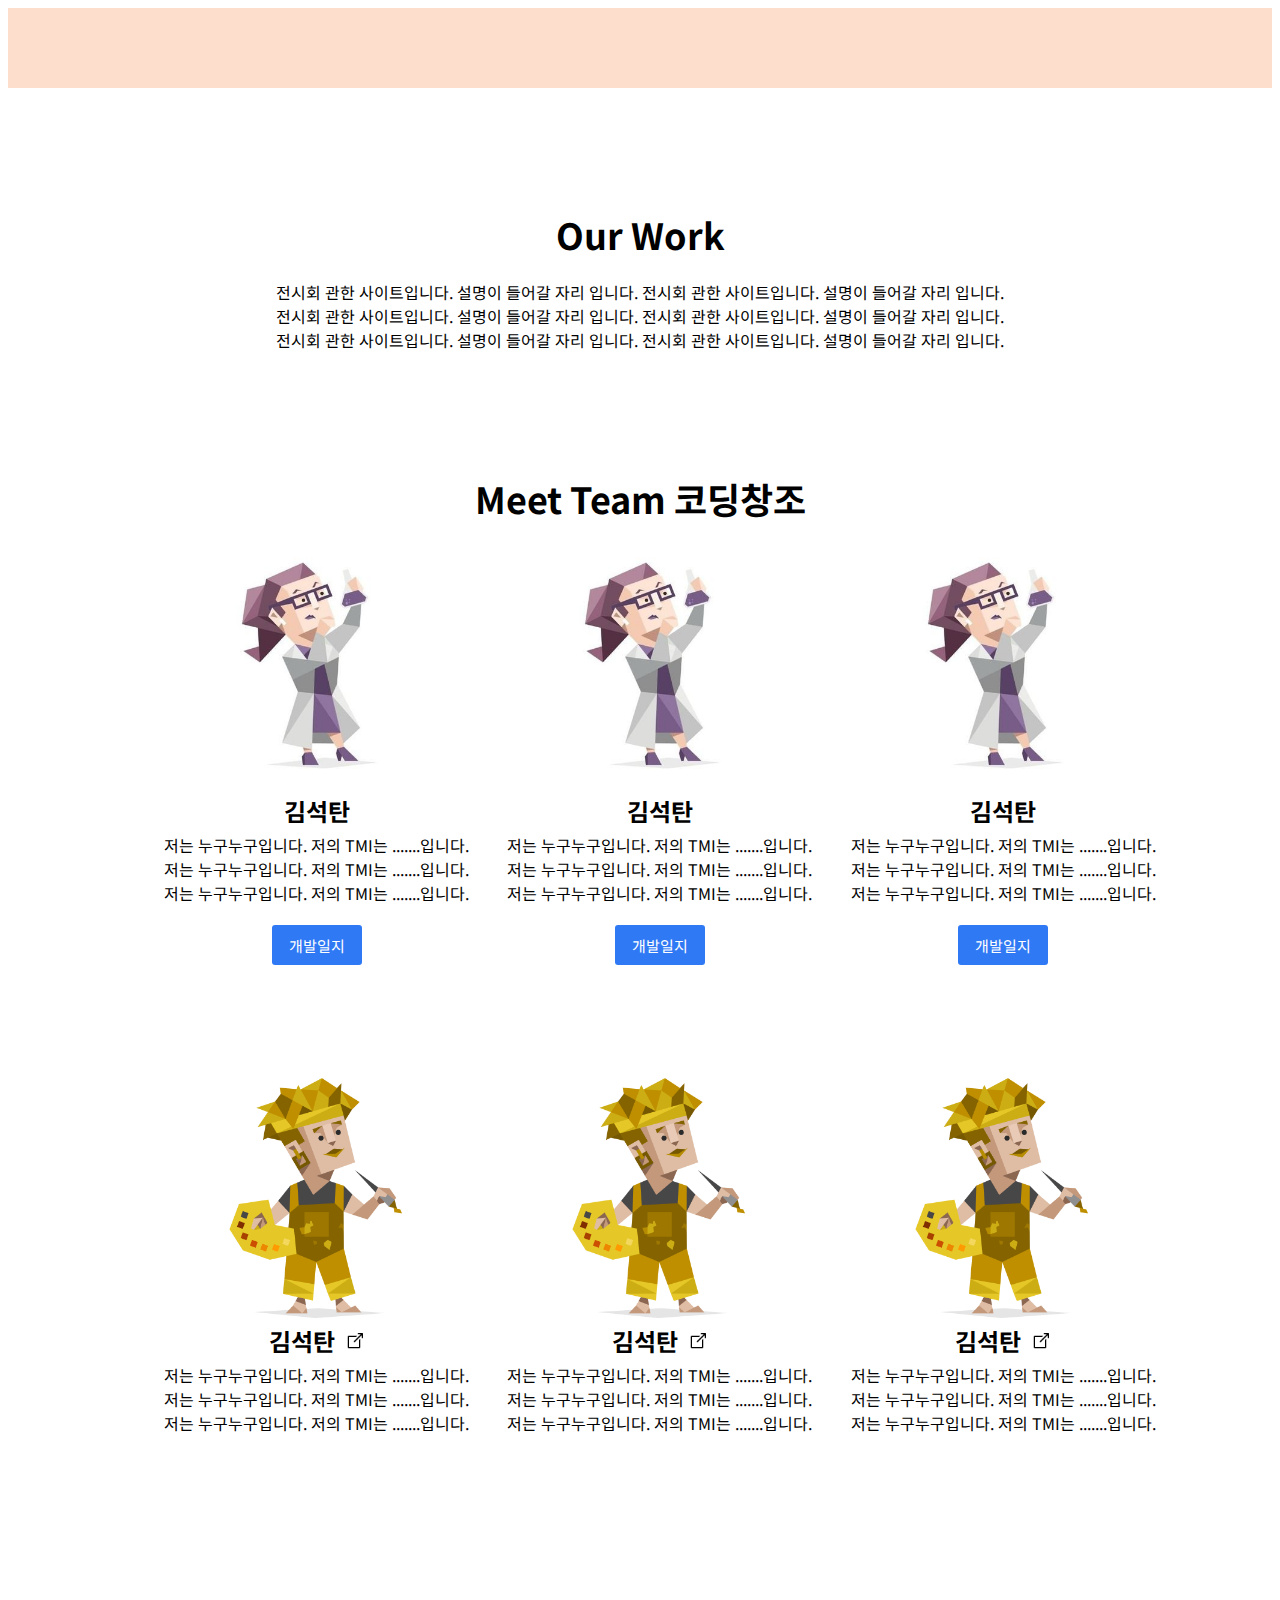
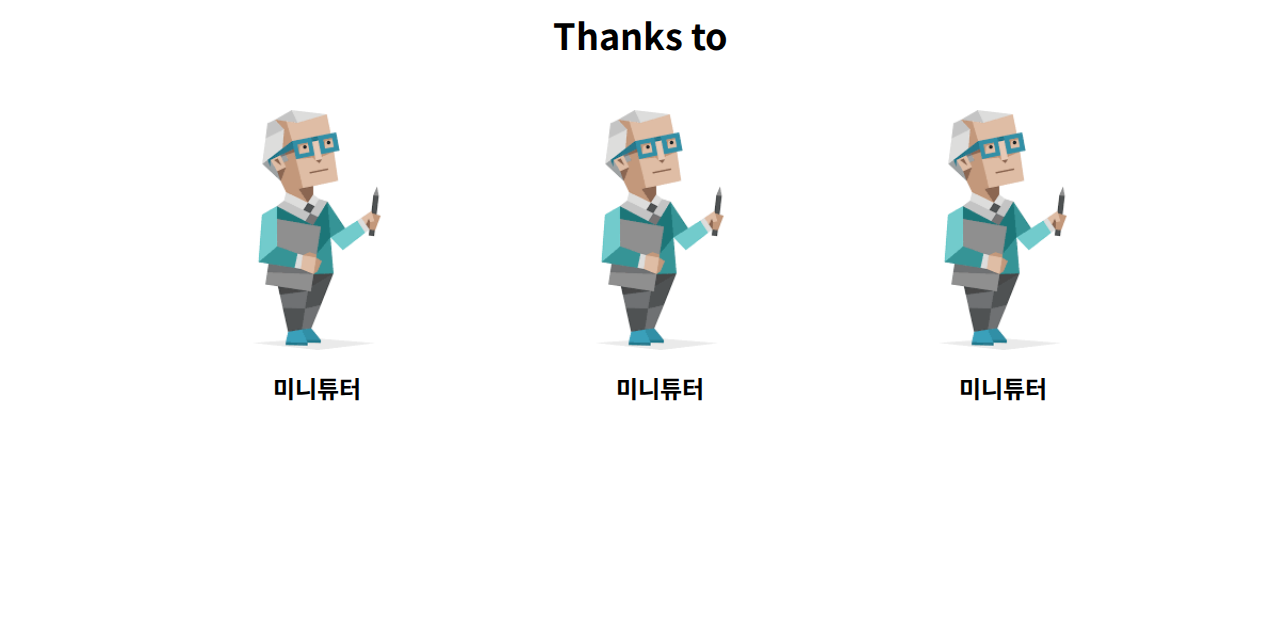
==== templates/About_Us(kmj).html @ 4e379bed "수정)개발일지 링크 버튼, 추가)땡스투" ====
<!DOCTYPE html>
<html lang="en">
<head>
    <meta charset="UTF-8">
    <meta name="viewport" content="width=device-width, initial-scale=1, shrink-to-fit=no">

    <link rel="stylesheet" href="/static/About_Us(kmj).css" />

    <link rel="preconnect" href="https://fonts.googleapis.com">
    <link rel="preconnect" href="https://fonts.gstatic.com" crossorigin>
    <link href="https://fonts.googleapis.com/css2?family=Noto+Sans+KR:wght@300&display=swap" rel="stylesheet">
    <link href="https://fonts.googleapis.com/css2?family=Noto+Sans+KR:wght@700&display=swap" rel="stylesheet">

    <title>About US</title>
</head>
<body>
    <header></header>
    <!--사이트 정보-->
    <div class="our_work">
        <h1 class="title_work">Our Work</h1>
        <p class="desc_work">
            전시회 관한 사이트입니다. 설명이 들어갈 자리 입니다. 전시회 관한 사이트입니다. 설명이 들어갈 자리 입니다.
            <br>전시회 관한 사이트입니다. 설명이 들어갈 자리 입니다. 전시회 관한 사이트입니다. 설명이 들어갈 자리 입니다.
            <br>전시회 관한 사이트입니다. 설명이 들어갈 자리 입니다. 전시회 관한 사이트입니다. 설명이 들어갈 자리 입니다.
        </p>
    </div>

    <!--팀원설명-->
    <!--Type A(개발일지 버튼이 아래위치)-->
    <div class="team">
        <h1 class="title_meet">Meet Team 코딩창조</h1>
        <ul class="pack">
            <li>
                <div class="box-body">
                    <img class="box-img-top" src="../static/mbti.jpg">
                    <p class="name">김석탄</p>
                    <p class="box-text">
                    저는 누구누구입니다. 저의 TMI는 .......입니다.  저는 누구누구입니다. 저의 TMI는 .......입니다. 저는 누구누구입니다. 저의 TMI는 .......입니다.
                    </p>
                    <a href="https://www.naver.com/" target="_blank">
                        <button class="url">개발일지</button>
                    </a>
                </div>
            </li>
            <li>
                <div class="box-body">
                    <img class="box-img-top" src="../static/mbti.jpg">
                    <p class="name">김석탄</p>
                    <p class="box-text">
                    저는 누구누구입니다. 저의 TMI는 .......입니다.  저는 누구누구입니다. 저의 TMI는 .......입니다. 저는 누구누구입니다. 저의 TMI는 .......입니다.
                    </p>
                    <a href="https://www.naver.com/" target="_blank">
                        <button class="url">개발일지</button>
                    </a>
                </div>
            </li>
            <li>
                <div class="box-body">
                    <img class="box-img-top" src="../static/mbti.jpg">
                    <p class="name">김석탄</p>
                    <p class="box-text">
                    저는 누구누구입니다. 저의 TMI는 .......입니다.  저는 누구누구입니다. 저의 TMI는 .......입니다. 저는 누구누구입니다. 저의 TMI는 .......입니다.
                    </p>
                    <a href="https://www.naver.com/" target="_blank">
                        <button class="url">개발일지</button>
                    </a>
                </div>
            </li>
        </ul>
    </div>
    <!--Type B(개발일지 링크가 이름 옆에 위치) -->
    <div class="team">
        <ul class="pack">
            <li>
                <div class="box-body">
                    <img class="box-img-top" src="../static/mbti(2).png">
                    <p class="name">김석탄
                        <a href="https://www.naver.com/" target="_blank" title="개발일지">
                            <img src="../static/link.png" class="box-link">
                        </a>
                    </p>
                    <p class="box-text">저는 누구누구입니다. 저의 TMI는 .......입니다.  저는 누구누구입니다. 저의 TMI는 .......입니다. 저는 누구누구입니다. 저의 TMI는 .......입니다.</p>
                </div>
            </li>
            <li>
                <div class="box-body">
                    <img class="box-img-top" src="../static/mbti(2).png">
                    <p class="name">김석탄
                        <a href="https://www.naver.com/" target="_blank" title="개발일지">
                            <img src="../static/link.png" class="box-link">
                        </a>
                    </p>
                    <p class="box-text">저는 누구누구입니다. 저의 TMI는 .......입니다.  저는 누구누구입니다. 저의 TMI는 .......입니다. 저는 누구누구입니다. 저의 TMI는 .......입니다.</p>
                </div>
            </li>
            <li>
                <div class="box-body">
                    <img class="box-img-top" src="../static/mbti(2).png">
                    <p class="name">김석탄
                        <a href="https://www.naver.com/" target="_blank" title="개발일지">
                            <img src="../static/link.png" class="box-link">
                        </a>
                    </p>
                    <p class="box-text">저는 누구누구입니다. 저의 TMI는 .......입니다.  저는 누구누구입니다. 저의 TMI는 .......입니다. 저는 누구누구입니다. 저의 TMI는 .......입니다.</p>
                </div>
            </li>
        </ul>
    </div>
    <!--도움을 주신 분들 설명-->
    <div class="tutor">
        <h1 class="title_tutor">Thanks to</h1>
        <ul class="pack">
            <li>
                <div class="box-body">
                    <img class="box-img-top" src="../static/mbti(3).png">
                    <p class="name_tutor">미니튜터</p>
                </div>
            </li>
            <li>
                <div class="box-body">
                    <img class="box-img-top" src="../static/mbti(3).png">
                    <p class="name_tutor">미니튜터</p>
                </div>
            </li>
            <li>
                <div class="box-body">
                    <img class="box-img-top" src="../static/mbti(3).png">
                    <p class="name_tutor">미니튜터</p>
                </div>
            </li>
        </ul>
    </div>
</body>
</html>
---- static/About_Us(kmj).css ----
* {
    font-family: 'Noto Sans KR', sans-serif;
}
header {
    background-color : #FDDECC;
    height: 80px;
}
/*사이트 정보 파트*/
.our_work {
    text-align: center;
    margin: 120px auto 120px auto;
    width: 1000px;
}

.title_work {
    font-size: 36px;
    font-weight: bold;
    margin-bottom: 20px;
}

/*팀원설명 파트*/
.title_meet {
    text-align: center;
    font-size: 36px;
    font-weight: bold;
}

/*박스 들어갈 부분*/
.pack {
    display: flex;
    width: 1000px;
    height: 500px;
    margin: 0 auto 30px auto;
}

.pack > li {
    flex: 1;
    height: 500px;
}

.pack > li:not(:last-child) {
    margin-right: 30px;
}

li {
    list-style: none;
    padding-left: 0px;
}

/*개별 박스*/
.box-body {
    text-align: center;
    margin: auto;
}

.box-img-top {
    width: 240px;
    height: 240px;
    margin: 0 auto 0 auto;
    display: block;
}

.name {
    font-size: 24px;
    font-weight: bold;
    text-align: center;
    margin: 5px auto 0 auto;
}

.box-text {
    margin-top: 5px;
    margin-bottom: 10px;
}

.box-link {
    padding-left: 5px;
    width: 20px;
    height: 20px;
}

.url {
    width: 90px;
    height: 40px;
    background: #2F7AF4;
    color: #fff;
    font-size: 15px;
    margin: 10px auto 0 auto;
    border: 0;
    border-radius: 3px;
    outline: 0;
}

/*thnks to 부분*/
.title_tutor {
    text-align: center;
    font-size: 36px;
    font-weight: bold;
    margin-bottom: 50px;
}
.name_tutor {
    font-size: 24px;
    font-weight: bold;
    text-align: center;
    margin-top: 20px;
}
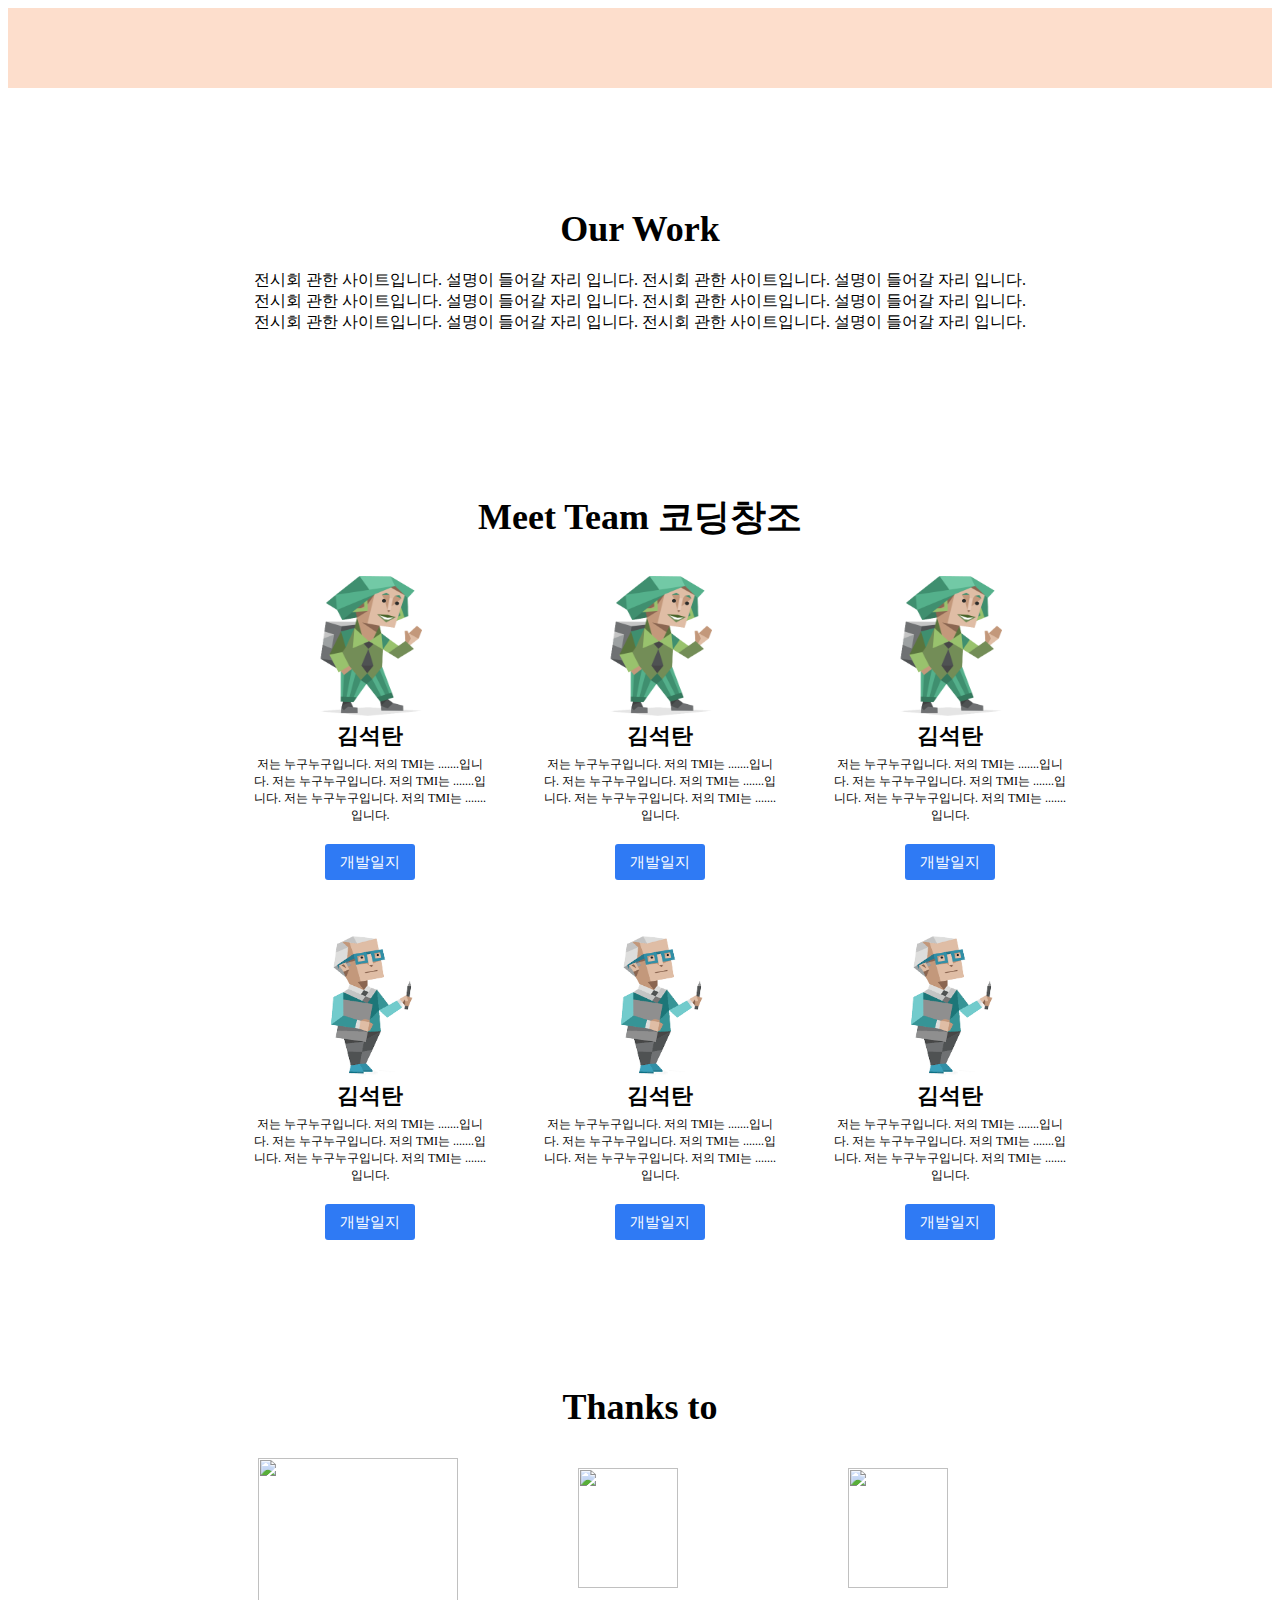
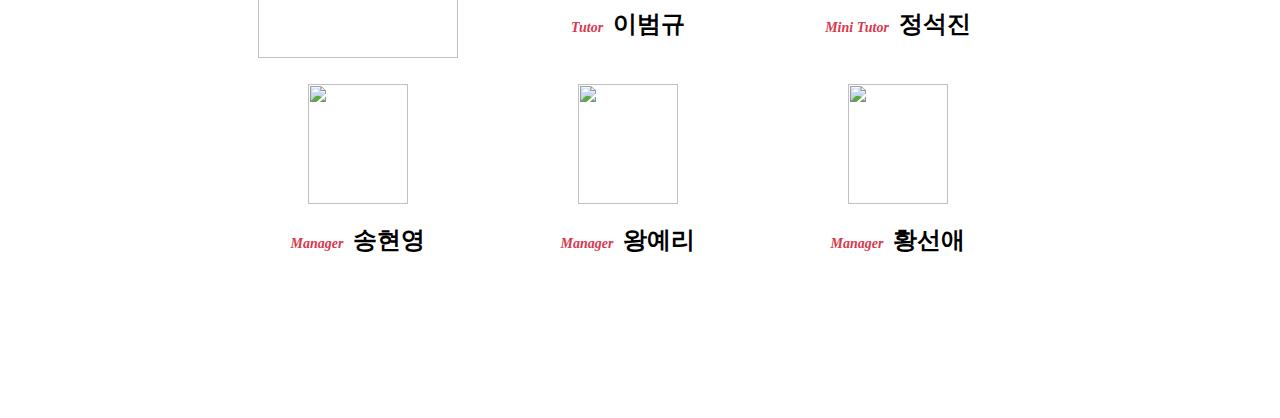
==== commit b8bf6e8a: "about_us css의  class/id 수정" ====
--- a/templates/About_Us(kmj).html
+++ b/templates/About_Us(kmj).html
@@ -6,35 +6,29 @@
 
     <link rel="stylesheet" href="/static/About_Us(kmj).css" />
 
-    <link rel="preconnect" href="https://fonts.googleapis.com">
-    <link rel="preconnect" href="https://fonts.gstatic.com" crossorigin>
-    <link href="https://fonts.googleapis.com/css2?family=Noto+Sans+KR:wght@300&display=swap" rel="stylesheet">
-    <link href="https://fonts.googleapis.com/css2?family=Noto+Sans+KR:wght@700&display=swap" rel="stylesheet">
-
     <title>About US</title>
 </head>
 <body>
     <header></header>
     <!--사이트 정보-->
     <div class="our_work">
-        <h1 class="title_work">Our Work</h1>
-        <p class="desc_work">
+        <h1 class="title">Our Work</h1>
+        <p class="desc">
             전시회 관한 사이트입니다. 설명이 들어갈 자리 입니다. 전시회 관한 사이트입니다. 설명이 들어갈 자리 입니다.
             <br>전시회 관한 사이트입니다. 설명이 들어갈 자리 입니다. 전시회 관한 사이트입니다. 설명이 들어갈 자리 입니다.
             <br>전시회 관한 사이트입니다. 설명이 들어갈 자리 입니다. 전시회 관한 사이트입니다. 설명이 들어갈 자리 입니다.
         </p>
     </div>
 
-    <!--팀원설명-->
-    <!--Type A(개발일지 버튼이 아래위치)-->
+    <!--팀원 소개-->
     <div class="team">
-        <h1 class="title_meet">Meet Team 코딩창조</h1>
-        <ul class="pack">
+        <h1 class="title">Meet Team 코딩창조</h1>
+        <ul class="box">
             <li>
                 <div class="box-body">
-                    <img class="box-img-top" src="../static/mbti.jpg">
+                    <img src="../static/enfp.png">
                     <p class="name">김석탄</p>
-                    <p class="box-text">
+                    <p class="text">
                     저는 누구누구입니다. 저의 TMI는 .......입니다.  저는 누구누구입니다. 저의 TMI는 .......입니다. 저는 누구누구입니다. 저의 TMI는 .......입니다.
                     </p>
                     <a href="https://www.naver.com/" target="_blank">
@@ -44,9 +38,9 @@
             </li>
             <li>
                 <div class="box-body">
-                    <img class="box-img-top" src="../static/mbti.jpg">
+                    <img src="../static/enfp.png">
                     <p class="name">김석탄</p>
-                    <p class="box-text">
+                    <p class="text">
                     저는 누구누구입니다. 저의 TMI는 .......입니다.  저는 누구누구입니다. 저의 TMI는 .......입니다. 저는 누구누구입니다. 저의 TMI는 .......입니다.
                     </p>
                     <a href="https://www.naver.com/" target="_blank">
@@ -56,9 +50,47 @@
             </li>
             <li>
                 <div class="box-body">
-                    <img class="box-img-top" src="../static/mbti.jpg">
+                    <img src="../static/enfp.png">
                     <p class="name">김석탄</p>
-                    <p class="box-text">
+                    <p class="text">
+                    저는 누구누구입니다. 저의 TMI는 .......입니다.  저는 누구누구입니다. 저의 TMI는 .......입니다. 저는 누구누구입니다. 저의 TMI는 .......입니다.
+                    </p>
+                    <a href="https://www.naver.com/" target="_blank">
+                        <button class="url">개발일지</button>
+                    </a>
+                </div>
+            </li>
+        </ul>
+        <ul class="box">
+            <li>
+                <div class="box-body">
+                    <img src="../static/istj.png">
+                    <p class="name">김석탄</p>
+                    <p class="text">
+                    저는 누구누구입니다. 저의 TMI는 .......입니다.  저는 누구누구입니다. 저의 TMI는 .......입니다. 저는 누구누구입니다. 저의 TMI는 .......입니다.
+                    </p>
+                    <a href="https://www.naver.com/" target="_blank">
+                        <button class="url">개발일지</button>
+                    </a>
+                </div>
+            </li>
+            <li>
+                <div class="box-body">
+                    <img src="../static/istj.png">
+                    <p class="name">김석탄</p>
+                    <p class="text">
+                    저는 누구누구입니다. 저의 TMI는 .......입니다.  저는 누구누구입니다. 저의 TMI는 .......입니다. 저는 누구누구입니다. 저의 TMI는 .......입니다.
+                    </p>
+                    <a href="https://www.naver.com/" target="_blank">
+                        <button class="url">개발일지</button>
+                    </a>
+                </div>
+            </li>
+            <li>
+                <div class="box-body">
+                    <img src="../static/istj.png">
+                    <p class="name">김석탄</p>
+                    <p class="text">
                     저는 누구누구입니다. 저의 TMI는 .......입니다.  저는 누구누구입니다. 저의 TMI는 .......입니다. 저는 누구누구입니다. 저의 TMI는 .......입니다.
                     </p>
                     <a href="https://www.naver.com/" target="_blank">
@@ -68,67 +100,50 @@
             </li>
         </ul>
     </div>
-    <!--Type B(개발일지 링크가 이름 옆에 위치) -->
-    <div class="team">
-        <ul class="pack">
+
+    <!--도움을 주신 분들 설명-->
+    <div class="thanks">
+        <h1 class="title">Thanks to</h1>
+        <ul class="box-2">
             <li>
-                <div class="box-body">
-                    <img class="box-img-top" src="../static/mbti(2).png">
-                    <p class="name">김석탄
-                        <a href="https://www.naver.com/" target="_blank" title="개발일지">
-                            <img src="../static/link.png" class="box-link">
-                        </a>
-                    </p>
-                    <p class="box-text">저는 누구누구입니다. 저의 TMI는 .......입니다.  저는 누구누구입니다. 저의 TMI는 .......입니다. 저는 누구누구입니다. 저의 TMI는 .......입니다.</p>
+                <div class="body">
+                    <img class="logo" src="../static/club.png" width="150px" height="180px">
                 </div>
             </li>
             <li>
-                <div class="box-body">
-                    <img class="box-img-top" src="../static/mbti(2).png">
-                    <p class="name">김석탄
-                        <a href="https://www.naver.com/" target="_blank" title="개발일지">
-                            <img src="../static/link.png" class="box-link">
-                        </a>
-                    </p>
-                    <p class="box-text">저는 누구누구입니다. 저의 TMI는 .......입니다.  저는 누구누구입니다. 저의 TMI는 .......입니다. 저는 누구누구입니다. 저의 TMI는 .......입니다.</p>
+                <div class="body">
+                    <img class="box-img-top-2" src="../static/dino.png">
+                    <p class="name"><span class="position">Tutor</span>이범규</p>
                 </div>
             </li>
             <li>
-                <div class="box-body">
-                    <img class="box-img-top" src="../static/mbti(2).png">
-                    <p class="name">김석탄
-                        <a href="https://www.naver.com/" target="_blank" title="개발일지">
-                            <img src="../static/link.png" class="box-link">
-                        </a>
-                    </p>
-                    <p class="box-text">저는 누구누구입니다. 저의 TMI는 .......입니다.  저는 누구누구입니다. 저의 TMI는 .......입니다. 저는 누구누구입니다. 저의 TMI는 .......입니다.</p>
+                <div class="body">
+                    <img class="box-img-top-2" src="../static/dino.png">
+                    <p class="name"><span class="position">Mini Tutor</span>정석진</p>
+                </div>
+            </li>
+        </ul>
+        <ul class="box-2">
+            <li>
+                <div class="body">
+                    <img class="box-img-top-2" src="../static/dino.png">
+                    <p class="name"><span class="position">Manager</span>송현영</p>
+                </div>
+            </li>
+            <li>
+                <div class="body">
+                    <img class="box-img-top-2" src="../static/dino.png">
+                    <p class="name"><span class="position">Manager</span>왕예리</p>
+                </div>
+            </li>
+            <li>
+                <div class="body">
+                    <img class="box-img-top-2" src="../static/dino.png">
+                    <p class="name"><span class="position">Manager</span>황선애</p>
                 </div>
             </li>
         </ul>
     </div>
-    <!--도움을 주신 분들 설명-->
-    <div class="tutor">
-        <h1 class="title_tutor">Thanks to</h1>
-        <ul class="pack">
-            <li>
-                <div class="box-body">
-                    <img class="box-img-top" src="../static/mbti(3).png">
-                    <p class="name_tutor">미니튜터</p>
-                </div>
-            </li>
-            <li>
-                <div class="box-body">
-                    <img class="box-img-top" src="../static/mbti(3).png">
-                    <p class="name_tutor">미니튜터</p>
-                </div>
-            </li>
-            <li>
-                <div class="box-body">
-                    <img class="box-img-top" src="../static/mbti(3).png">
-                    <p class="name_tutor">미니튜터</p>
-                </div>
-            </li>
-        </ul>
-    </div>
+    <footer></footer>
 </body>
 </html>--- a/static/About_Us(kmj).css
+++ b/static/About_Us(kmj).css
@@ -1,6 +1,3 @@
-* {
-    font-family: 'Noto Sans KR', sans-serif;
-}
 header {
     background-color : #FDDECC;
     height: 80px;
@@ -8,37 +5,37 @@
 /*사이트 정보 파트*/
 .our_work {
     text-align: center;
-    margin: 120px auto 120px auto;
-    width: 1000px;
+    margin: 120px auto 160px auto;
+    width: 900px;
 }
 
-.title_work {
+.our_work .title {
     font-size: 36px;
     font-weight: bold;
     margin-bottom: 20px;
 }
 
 /*팀원설명 파트*/
-.title_meet {
+.team .title {
     text-align: center;
     font-size: 36px;
     font-weight: bold;
 }
 
 /*박스 들어갈 부분*/
-.pack {
+.box {
     display: flex;
-    width: 1000px;
-    height: 500px;
-    margin: 0 auto 30px auto;
+    width: 840px;
+    height: 360px;
+    margin: auto;
 }
 
-.pack > li {
+.box > li {
     flex: 1;
-    height: 500px;
+    height: 360px;
 }
 
-.pack > li:not(:last-child) {
+.box > li:not(:last-child) {
     margin-right: 30px;
 }
 
@@ -48,39 +45,34 @@
 }
 
 /*개별 박스*/
-.box-body {
+.team .box .box-body {
     text-align: center;
     margin: auto;
 }
 
-.box-img-top {
-    width: 240px;
-    height: 240px;
-    margin: 0 auto 0 auto;
+.team .box .box-body img {
+    width: 160px;
+    height: 140px;
+    margin: 10px auto 0 auto;
     display: block;
 }
 
-.name {
-    font-size: 24px;
+.team .box .box-body .name {
+    font-size: 22px;
     font-weight: bold;
     text-align: center;
     margin: 5px auto 0 auto;
 }
 
-.box-text {
-    margin-top: 5px;
-    margin-bottom: 10px;
+.team .box .box-body .text {
+    width : 240px;
+    font-size: 12px;
+    margin: 5px auto 10px auto;
 }
 
-.box-link {
-    padding-left: 5px;
-    width: 20px;
-    height: 20px;
-}
-
-.url {
+.team .box .box-body a .url {
     width: 90px;
-    height: 40px;
+    height: 36px;
     background: #2F7AF4;
     color: #fff;
     font-size: 15px;
@@ -91,15 +83,58 @@
 }
 
 /*thnks to 부분*/
-.title_tutor {
+.thanks .title {
     text-align: center;
     font-size: 36px;
     font-weight: bold;
-    margin-bottom: 50px;
+    margin-top: 100px;
+    margin-bottom: 30px;
 }
-.name_tutor {
+
+.thanks .box-2 .body .position {
+    font-style:italic;
+    font-size:14px;
+    padding-right:10px;
+    color: #D8384D;
+}
+
+.thanks .box-2 .body .name {
     font-size: 24px;
     font-weight: bold;
     text-align: center;
     margin-top: 20px;
+}
+
+.thanks .box-2 {
+    display: flex;
+    width: 800px;
+    height: 200px;
+    margin-left: 180px;
+}
+
+.thanks .box-2 > li {
+    flex: 1;
+    height: 200px;
+}
+
+.thanks .box-2 > li:not(:last-child) {
+    margin-right: 10px;
+}
+
+.thanks .box-2 .body .logo {
+    display: block;
+    margin: auto;
+    width: 200px;
+    height: 200px;
+}
+
+.thanks .box-2 .body .box-img-top-2 {
+    width: 100px;
+    height: 120px;
+    margin: 10px auto 0 auto;
+    display: block;
+}
+
+footer {
+    height: 120px;
 }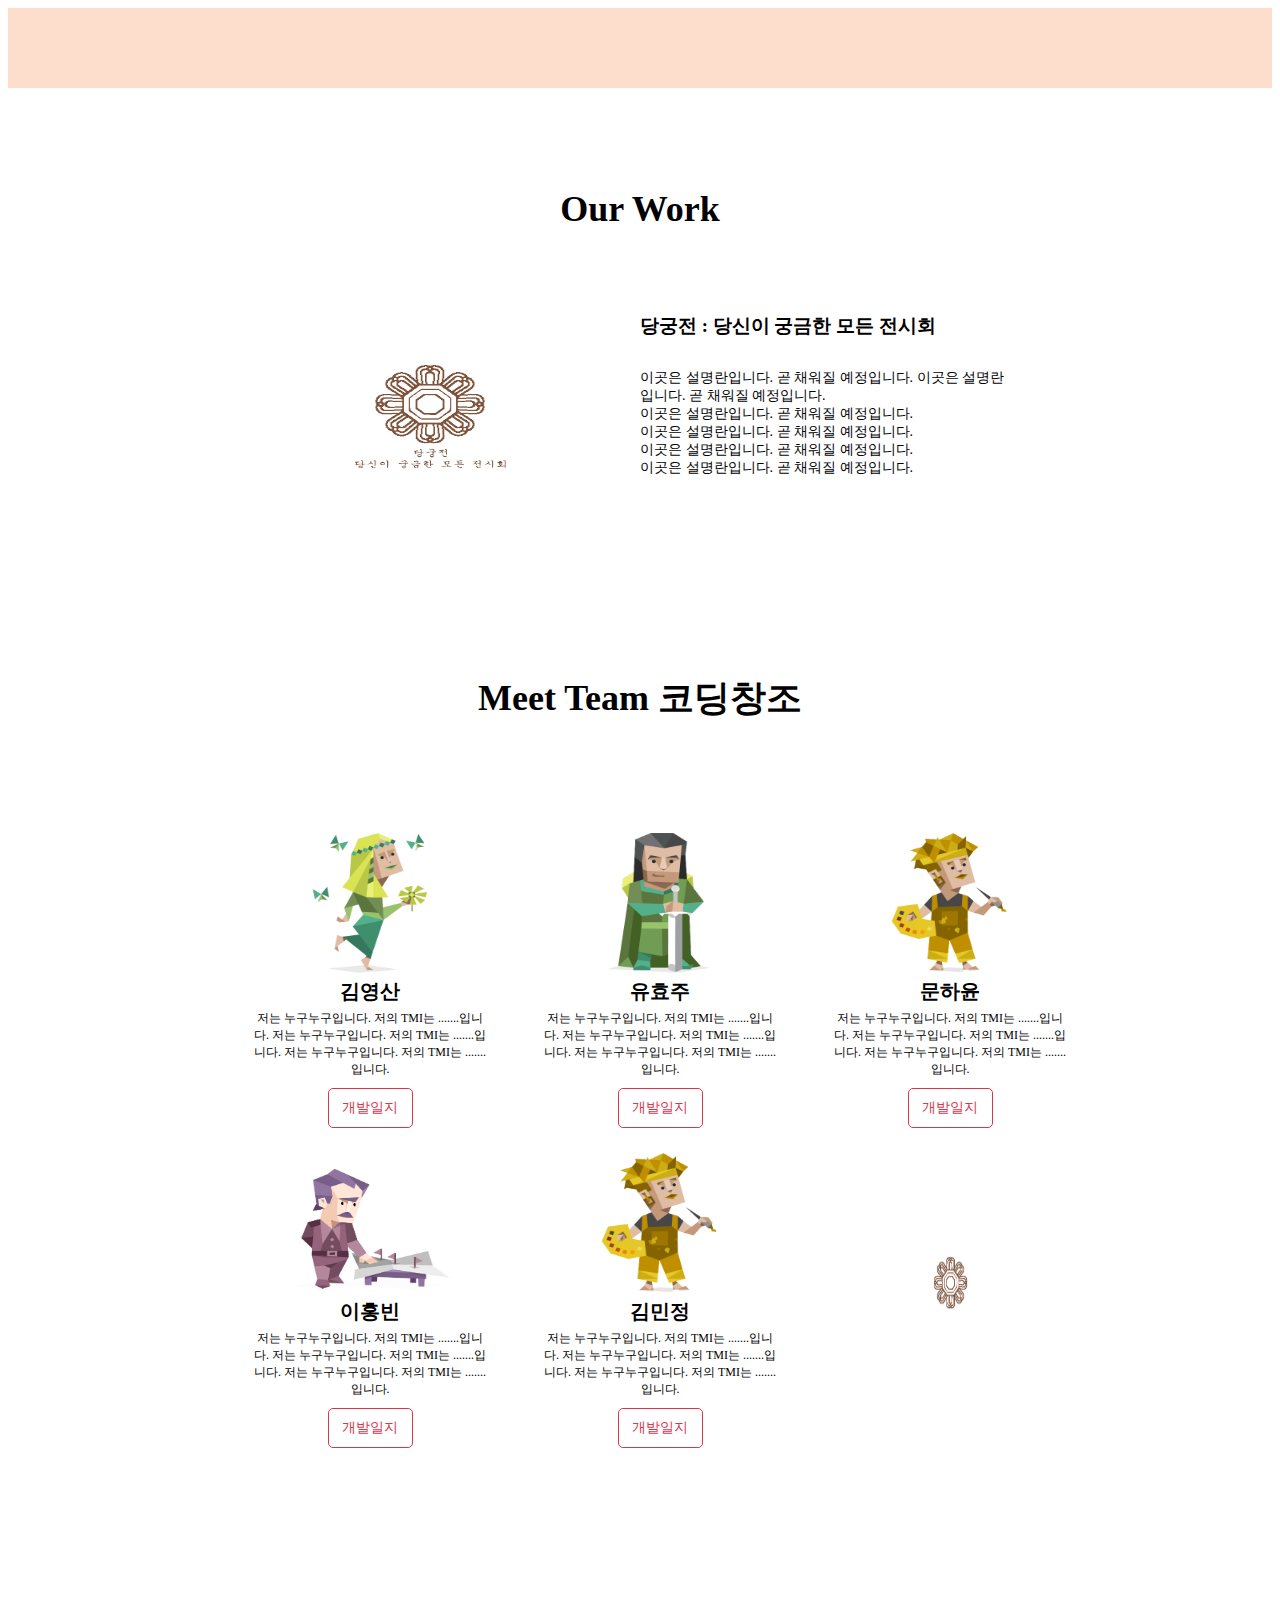
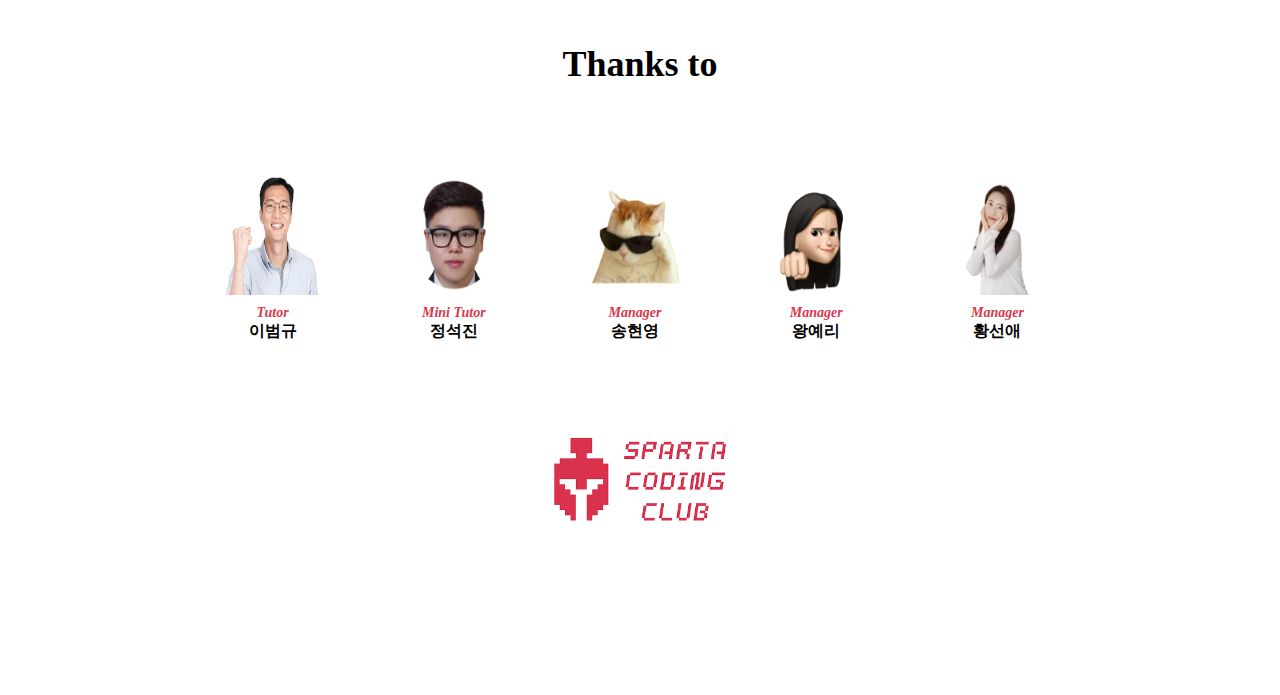
==== commit 9dee8486: "프로필 이미지 변경, 개발일지 링크, 땡스투 레이아웃 변경" ====
--- a/templates/About_Us(kmj).html
+++ b/templates/About_Us(kmj).html
@@ -12,12 +12,21 @@
     <header></header>
     <!--사이트 정보-->
     <div class="our_work">
-        <h1 class="title">Our Work</h1>
-        <p class="desc">
-            전시회 관한 사이트입니다. 설명이 들어갈 자리 입니다. 전시회 관한 사이트입니다. 설명이 들어갈 자리 입니다.
-            <br>전시회 관한 사이트입니다. 설명이 들어갈 자리 입니다. 전시회 관한 사이트입니다. 설명이 들어갈 자리 입니다.
-            <br>전시회 관한 사이트입니다. 설명이 들어갈 자리 입니다. 전시회 관한 사이트입니다. 설명이 들어갈 자리 입니다.
-        </p>
+        <h1>Our Work</h1>
+        <div class="contents1">
+            <div class="logo">
+                <img src="/static/mj/logo_dang.png"
+            </div>
+            <div class="desc">
+                <h3>당궁전 : 당신이 궁금한 모든 전시회</h3>
+                <p>이곳은 설명란입니다. 곧 채워질 예정입니다. 이곳은 설명란입니다. 곧 채워질 예정입니다.
+                    <br>이곳은 설명란입니다. 곧 채워질 예정입니다.
+                    <br>이곳은 설명란입니다. 곧 채워질 예정입니다.
+                    <br>이곳은 설명란입니다. 곧 채워질 예정입니다.
+                    <br>이곳은 설명란입니다. 곧 채워질 예정입니다.
+                </p>
+            </div>
+        </div>
     </div>
 
     <!--팀원 소개-->
@@ -26,124 +35,103 @@
         <ul class="box">
             <li>
                 <div class="box-body">
-                    <img src="../static/enfp.png">
-                    <p class="name">김석탄</p>
+                    <img title="INFP" src="../static/mj/ys.png">
+                    <p class="name">김영산</p>
                     <p class="text">
                     저는 누구누구입니다. 저의 TMI는 .......입니다.  저는 누구누구입니다. 저의 TMI는 .......입니다. 저는 누구누구입니다. 저의 TMI는 .......입니다.
                     </p>
-                    <a href="https://www.naver.com/" target="_blank">
-                        <button class="url">개발일지</button>
-                    </a>
+                    <button class="url" onclick="window.open('https://ezkoding.tistory.com')">개발일지</button>
                 </div>
             </li>
             <li>
                 <div class="box-body">
-                    <img src="../static/enfp.png">
-                    <p class="name">김석탄</p>
+                    <img title="ENFJ" src="../static/mj/hj.png">
+                    <p class="name">유효주</p>
                     <p class="text">
                     저는 누구누구입니다. 저의 TMI는 .......입니다.  저는 누구누구입니다. 저의 TMI는 .......입니다. 저는 누구누구입니다. 저의 TMI는 .......입니다.
                     </p>
-                    <a href="https://www.naver.com/" target="_blank">
-                        <button class="url">개발일지</button>
-                    </a>
+                    <button class="url" onclick="window.open('https://pbling.tistory.com/')">개발일지</button>
                 </div>
             </li>
             <li>
                 <div class="box-body">
-                    <img src="../static/enfp.png">
-                    <p class="name">김석탄</p>
+                    <img title="ISFP" src="../static/mj/hy_mj.png">
+                    <p class="name">문하윤</p>
                     <p class="text">
                     저는 누구누구입니다. 저의 TMI는 .......입니다.  저는 누구누구입니다. 저의 TMI는 .......입니다. 저는 누구누구입니다. 저의 TMI는 .......입니다.
                     </p>
-                    <a href="https://www.naver.com/" target="_blank">
-                        <button class="url">개발일지</button>
-                    </a>
+                    <button class="url" onclick="window.open('https://velog.io/@mhy9502')">개발일지</button>
                 </div>
             </li>
         </ul>
         <ul class="box">
             <li>
                 <div class="box-body">
-                    <img src="../static/istj.png">
-                    <p class="name">김석탄</p>
+                    <img title="INTJ" src="/static/mj/hb.png">
+                    <p class="name">이홍빈</p>
                     <p class="text">
                     저는 누구누구입니다. 저의 TMI는 .......입니다.  저는 누구누구입니다. 저의 TMI는 .......입니다. 저는 누구누구입니다. 저의 TMI는 .......입니다.
                     </p>
-                    <a href="https://www.naver.com/" target="_blank">
-                        <button class="url">개발일지</button>
-                    </a>
+                    <button class="url" onclick="window.open('https://sulfuric-lunge-ed9.notion.site/15-577bc72da1dc40d7a690cfa19a57c17f')">개발일지</button>
                 </div>
             </li>
             <li>
                 <div class="box-body">
-                    <img src="../static/istj.png">
-                    <p class="name">김석탄</p>
+                    <img title="ISFP" src="/static/mj/hy_mj.png">
+                    <p class="name">김민정</p>
                     <p class="text">
                     저는 누구누구입니다. 저의 TMI는 .......입니다.  저는 누구누구입니다. 저의 TMI는 .......입니다. 저는 누구누구입니다. 저의 TMI는 .......입니다.
                     </p>
-                    <a href="https://www.naver.com/" target="_blank">
-                        <button class="url">개발일지</button>
-                    </a>
+                    <button class="url" onclick="window.open('https://velog.io/@minnjeong_kim')">개발일지</button>
                 </div>
             </li>
-            <li>
-                <div class="box-body">
-                    <img src="../static/istj.png">
-                    <p class="name">김석탄</p>
-                    <p class="text">
-                    저는 누구누구입니다. 저의 TMI는 .......입니다.  저는 누구누구입니다. 저의 TMI는 .......입니다. 저는 누구누구입니다. 저의 TMI는 .......입니다.
-                    </p>
-                    <a href="https://www.naver.com/" target="_blank">
-                        <button class="url">개발일지</button>
-                    </a>
-                </div>
+            <li class="solo">
+                <img src="/static/mj/logo.png">
             </li>
         </ul>
     </div>
 
     <!--도움을 주신 분들 설명-->
-    <div class="thanks">
+    <div class="help">
         <h1 class="title">Thanks to</h1>
-        <ul class="box-2">
-            <li>
+        <div class="contents3">
+            <div class="group">
+                <li>
                 <div class="body">
-                    <img class="logo" src="../static/club.png" width="150px" height="180px">
-                </div>
-            </li>
-            <li>
-                <div class="body">
-                    <img class="box-img-top-2" src="../static/dino.png">
+                    <img class="box-img-top-2" src="../static/mj/bk.png">
                     <p class="name"><span class="position">Tutor</span>이범규</p>
                 </div>
-            </li>
-            <li>
-                <div class="body">
-                    <img class="box-img-top-2" src="../static/dino.png">
-                    <p class="name"><span class="position">Mini Tutor</span>정석진</p>
-                </div>
-            </li>
-        </ul>
-        <ul class="box-2">
-            <li>
-                <div class="body">
-                    <img class="box-img-top-2" src="../static/dino.png">
-                    <p class="name"><span class="position">Manager</span>송현영</p>
-                </div>
-            </li>
-            <li>
-                <div class="body">
-                    <img class="box-img-top-2" src="../static/dino.png">
-                    <p class="name"><span class="position">Manager</span>왕예리</p>
-                </div>
-            </li>
-            <li>
-                <div class="body">
-                    <img class="box-img-top-2" src="../static/dino.png">
-                    <p class="name"><span class="position">Manager</span>황선애</p>
-                </div>
-            </li>
-        </ul>
+                </li>
+                <li>
+                    <div class="body">
+                        <img class="box-img-top-2" src="/static/mj/sj.png">
+                        <p class="name"><span class="position">Mini Tutor</span>정석진</p>
+                    </div>
+                </li>
+                <li>
+                    <div class="body">
+                        <img class="box-img-top-2" src="/static/mj/hy.png">
+                        <p class="name"><span class="position">Manager</span>송현영</p>
+                    </div>
+                </li>
+                <li>
+                    <div class="body">
+                        <img class="box-img-top-2" src="/static/mj/yr.png">
+                        <p class="name"><span class="position">Manager</span>왕예리</p>
+                    </div>
+                </li>
+                <li>
+                    <div class="body">
+                        <img class="box-img-top-2" src="/static/mj/sa.png">
+                        <p class="name"><span class="position">Manager</span>황선애</p>
+                    </div>
+                </li>
+            </div>
+            <img class="logo" src="/static/mj/sparta.png">
+        </div>
     </div>
+
+
     <footer></footer>
 </body>
 </html>--- a/static/About_Us(kmj).css
+++ b/static/About_Us(kmj).css
@@ -1,41 +1,78 @@
+/*header*/
 header {
     background-color : #FDDECC;
     height: 80px;
 }
 /*사이트 정보 파트*/
 .our_work {
-    text-align: center;
-    margin: 120px auto 160px auto;
-    width: 900px;
-}
-
-.our_work .title {
+    margin-top: 100px;
+    width: 100%;
+    height: 500px;
+}
+
+.our_work > h1 {
+    text-align: center;
     font-size: 36px;
     font-weight: bold;
-    margin-bottom: 20px;
-}
+
+}
+
+.our_work .contents1 {
+    width: 840px;
+    height: 350px;
+    display: flex;
+    margin : 10px auto 70px auto;
+    /*background-color: green;*/
+}
+
+.our_work .contents1 .logo > img {
+    float: left;
+    width: 420px;
+    height: 300px;
+    margin: atuo;
+    /*background-color: red;*/
+}
+
+.our_work .contents1 .desc {
+    float: left;
+    width: 390px;
+    height: 240px;
+    margin-top: 40px;
+    /*background-color: pink;*/
+}
+
+.our_work .contents1 .desc > h3 {
+    margin-bottom: 30px;
+}
+
+.our_work .contents1 .desc > p {
+    margin-right: 20px;
+    font-size: 14px;
+}
+
 
 /*팀원설명 파트*/
 .team .title {
+    margin-bottom:100px;
     text-align: center;
     font-size: 36px;
     font-weight: bold;
 }
 
-/*박스 들어갈 부분*/
-.box {
+/*팀원 박스 들어갈 부분*/
+.team .box {
     display: flex;
     width: 840px;
-    height: 360px;
-    margin: auto;
-}
-
-.box > li {
+    height: 320px;
+    margin: auto;
+}
+
+.team .box > li {
     flex: 1;
-    height: 360px;
-}
-
-.box > li:not(:last-child) {
+    height: 320px;
+}
+
+.team .box > li:not(:last-child) {
     margin-right: 30px;
 }
 
@@ -44,97 +81,128 @@
     padding-left: 0px;
 }
 
-/*개별 박스*/
+/* 팀원 개별 박스*/
+.team .box .solo {
+    margin: auto;
+    display: block;
+}
+
+.team .box .solo > img {
+    width: 40px;
+    height: 60px;
+    margin: 110px auto 0 auto;
+    display: block;
+}
+
 .team .box .box-body {
     text-align: center;
     margin: auto;
 }
 
-.team .box .box-body img {
+.team .box .box-body > img {
     width: 160px;
     height: 140px;
-    margin: 10px auto 0 auto;
+    margin: 10px auto 5px auto;
     display: block;
 }
 
 .team .box .box-body .name {
-    font-size: 22px;
-    font-weight: bold;
-    text-align: center;
-    margin: 5px auto 0 auto;
+    font-size: 20px;
+    font-weight: bold;
+    text-align: center;
+    margin: auto;
 }
 
 .team .box .box-body .text {
     width : 240px;
     font-size: 12px;
-    margin: 5px auto 10px auto;
-}
-
-.team .box .box-body a .url {
-    width: 90px;
-    height: 36px;
-    background: #2F7AF4;
-    color: #fff;
-    font-size: 15px;
-    margin: 10px auto 0 auto;
-    border: 0;
-    border-radius: 3px;
-    outline: 0;
-}
-
-/*thnks to 부분*/
-.thanks .title {
+    margin: 5px auto 5px auto;
+}
+
+.team .box .box-body > button {
+  background-color: white;
+  color: #D8384D;
+  border: 1.6px solid #D8384D;
+  width: 85px;
+  height: 40px;
+  font-size: 14px;
+  margin: 5px auto 0 auto;
+  text-align: center;
+  border-radius: 5px;
+  transition-duration: 0.4s;
+}
+
+.team .box .box-body > button:hover {
+  background-color: #D8384D;
+  color: white;
+}
+
+
+/*땡스투*/
+.help > h1 {
     text-align: center;
     font-size: 36px;
     font-weight: bold;
-    margin-top: 100px;
-    margin-bottom: 30px;
-}
-
-.thanks .box-2 .body .position {
-    font-style:italic;
-    font-size:14px;
-    padding-right:10px;
-    color: #D8384D;
-}
-
-.thanks .box-2 .body .name {
-    font-size: 24px;
-    font-weight: bold;
-    text-align: center;
-    margin-top: 20px;
-}
-
-.thanks .box-2 {
+    margin-top: 180px;
+}
+
+.help .contents3 {
+    width: 900px;
+    height : 240px;
+    margin: 50px auto 200px auto;
+}
+
+.help .contents3 .group {
     display: flex;
-    width: 800px;
-    height: 200px;
-    margin-left: 180px;
-}
-
-.thanks .box-2 > li {
+    width: 900px;
+    height: 240px;
+    margin: auto;
+}
+
+.help .contents3 .group > li {
     flex: 1;
-    height: 200px;
-}
-
-.thanks .box-2 > li:not(:last-child) {
+    height: 180px;
+    margin-top: 30px;
     margin-right: 10px;
 }
 
-.thanks .box-2 .body .logo {
-    display: block;
-    margin: auto;
-    width: 200px;
-    height: 200px;
-}
-
-.thanks .box-2 .body .box-img-top-2 {
+.help .contents3 .group > li:not(:last-child) {
+    margin-right: 16px;
+}
+
+.help .contents3 .group .body .box-img-top-2 {
     width: 100px;
     height: 120px;
     margin: 10px auto 0 auto;
     display: block;
 }
 
+.help .contents3 .group .body .name {
+    font-size: 16px;
+    font-weight: bold;
+    text-align: center;
+    margin-top: 10px;
+}
+
+.help .contents3 .group .body .position {
+    font-style:italic;
+    font-size:14px;
+    font-weight: bold;
+    display: block;
+    margin: auto;
+    color: #D8384D;
+}
+
+
+.help .contents3 > img {
+    display: block;
+    margin: 60px auto 0 auto;
+    width: 180px;
+    height: 90px;
+}
+
+
+/*footer*/
 footer {
     height: 120px;
 }